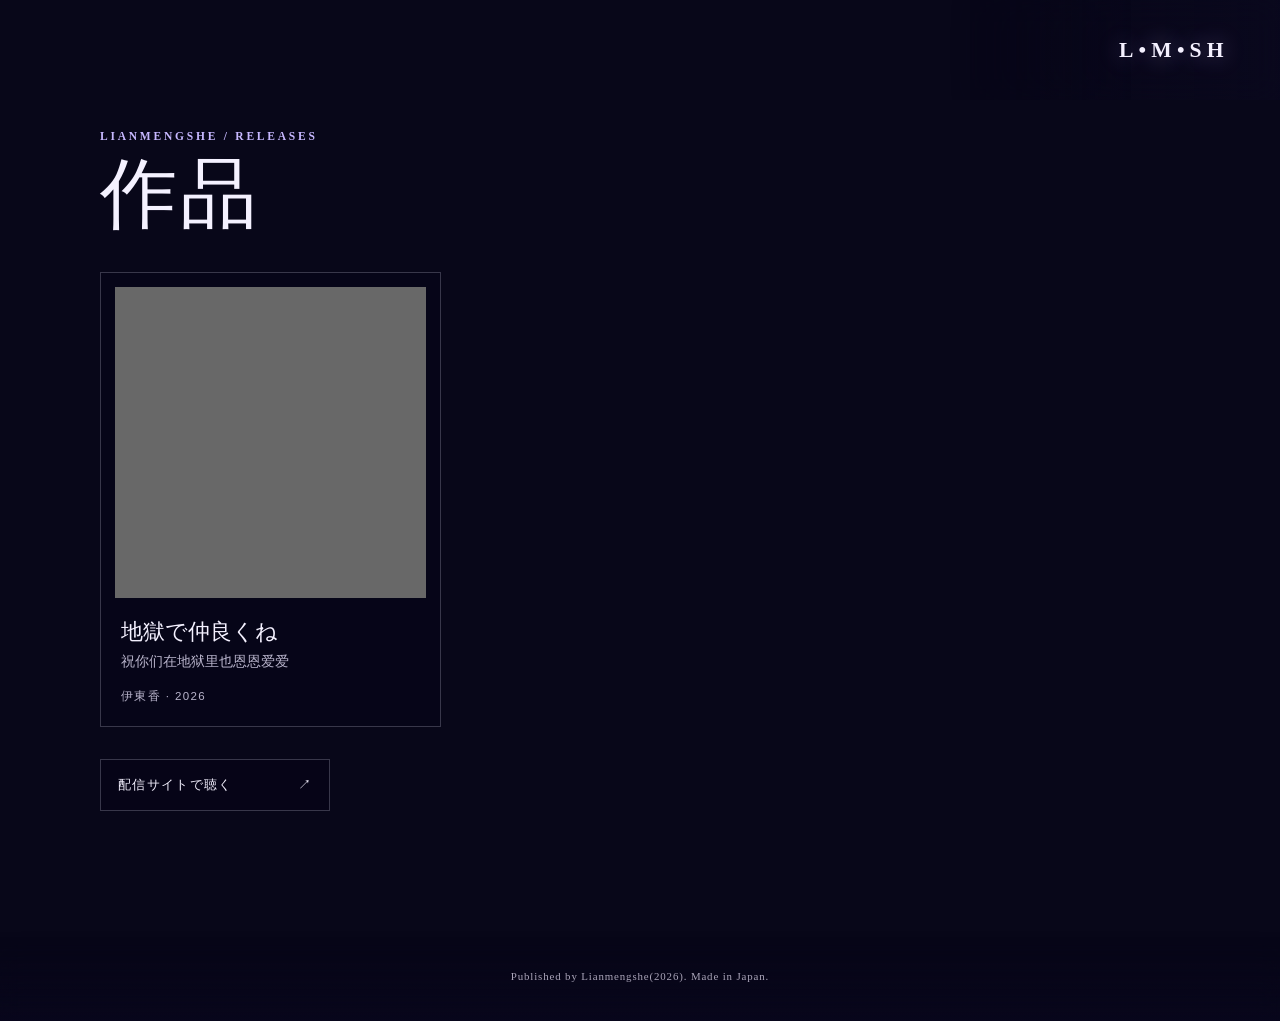
==== index.html @ 517e6fa7 "Add files via upload Initial website" ====
<!doctype html>
<html lang="ja">
<head>
  <meta charset="utf-8">
  <meta name="viewport" content="width=device-width, initial-scale=1">
  <meta name="description" content="Lianmengshe 音楽レーベル公式サイト">
  <title>Lianmengshe</title>
  <link rel="stylesheet" href="assets/css/style.css">
  <script src="assets/js/main.js" defer></script>
</head>
<body class="home" data-bg="assets/images/jigokudenakayokune.png">
  <div class="background" aria-hidden="true"></div>
  <header class="site-header"><div class="header-blur" aria-hidden="true"></div><a class="logo" href="index.html" aria-label="Lianmengshe ホーム">L•M•SH</a></header>
  <main id="content" class="page page-home">
    <section class="works" aria-labelledby="works-title">
      <p class="eyebrow reveal">Lianmengshe / Releases</p>
      <h1 id="works-title" class="reveal">作品</h1>
      <div class="album-grid">
        <a class="album-card reveal" href="albums/jigoku-de-nakayoku-ne.html">
          <span class="artwork-wrap"><img src="assets/images/jigokudenakayokune.png" alt="アルバム『地獄で仲良くね』アートワーク"></span>
          <span class="album-card-copy"><strong>地獄で仲良くね</strong><span lang="zh-CN">祝你们在地狱里也恩恩爱爱</span><small>伊東香 · 2026</small></span>
        </a>
      </div>
    </section>
    <section class="links reveal" aria-label="外部リンク">
      <a class="link-button" href="https://linkco.re/DQS17h9h?lang=ja" target="_blank" rel="noopener noreferrer">配信サイトで聴く <span aria-hidden="true">↗</span></a>
    </section>
  </main>
  <footer class="site-footer"><div class="footer-blur" aria-hidden="true"></div><p>Published by Lianmengshe(2026). Made in Japan.</p></footer>
</body>
</html>
---- assets/css/style.css ----
:root{--ink:#f4f1ff;--muted:#b9b5cc;--line:rgba(238,232,255,.22);--panel:rgba(8,7,27,.72);--accent:#c7b8ff;--max:1080px;--ease:cubic-bezier(.2,.75,.25,1)}
*{box-sizing:border-box}html{background:#080719;color-scheme:dark;scroll-behavior:smooth}body{margin:0;min-width:0;overflow-x:hidden;color:var(--ink);font-family:"Hiragino Kaku Gothic ProN","Yu Gothic",Meiryo,sans-serif;line-height:1.8;background:#080719}a{color:inherit}button{font:inherit}.background{position:fixed;inset:-12px;z-index:-2;background-color:#171621;background-position:center;background-size:cover;transform:scale(1.02);filter:brightness(var(--bg-brightness,1)) blur(var(--bg-blur,0px));will-change:filter}.background::after{content:"";position:absolute;inset:0;background:linear-gradient(180deg,rgba(4,3,20,.1),rgba(4,3,20,.48) 48%,rgba(4,3,20,.93))}.site-header{position:fixed;top:0;right:0;z-index:20;height:100px;width:min(330px,65vw);display:flex;align-items:center;justify-content:flex-end;padding-right:clamp(20px,4vw,58px)}.header-blur{position:absolute;inset:0;background:linear-gradient(270deg,rgba(11,9,32,.58),rgba(11,9,32,0));backdrop-filter:blur(15px);-webkit-backdrop-filter:blur(15px);mask-image:linear-gradient(270deg,#000 45%,transparent);-webkit-mask-image:linear-gradient(270deg,#000 45%,transparent);pointer-events:none}.logo{position:relative;text-decoration:none;font-family:Georgia,"Times New Roman",serif;font-size:clamp(1rem,2vw,1.35rem);font-weight:600;letter-spacing:.24em;text-shadow:0 0 22px rgba(199,184,255,.45)}.page{width:min(var(--max),calc(100% - 64px));margin:0 auto;padding:128px 0 120px;opacity:0;animation:pageIn .4s ease forwards}.page-home{min-height:calc(100vh - 70px);display:flex;flex-direction:column;justify-content:center}.eyebrow{margin:0 0 10px;color:var(--accent);font:600 .72rem/1.5 Georgia,serif;letter-spacing:.24em;text-transform:uppercase}.works h1,.section-heading h2{margin:0 0 36px;font:400 clamp(2.2rem,6vw,4.8rem)/1.05 Georgia,"Yu Mincho",serif;letter-spacing:.04em}.album-grid{display:grid;grid-template-columns:repeat(auto-fill,minmax(min(100%,290px),1fr));gap:28px}.album-card{display:block;max-width:430px;padding:14px;text-decoration:none;border:1px solid var(--line);background:rgba(6,5,24,.55);backdrop-filter:blur(12px);transition:transform .28s var(--ease),border-color .28s,box-shadow .28s}.album-card:hover,.album-card:focus-visible,.link-button:hover,.link-button:focus-visible,.track-toggle:hover,.track-toggle:focus-visible{transform:scale(1.02);border-color:rgba(210,198,255,.72);box-shadow:0 0 28px rgba(126,105,215,.22)}.artwork-wrap{display:block;aspect-ratio:1;background:#686868;overflow:hidden}.artwork-wrap img{display:block;width:100%;height:100%;object-fit:cover}.artwork-wrap.image-missing img{display:none}.album-card-copy{display:grid;padding:18px 6px 6px}.album-card-copy strong{font:400 1.35rem/1.5 Georgia,"Yu Mincho",serif}.album-card-copy span{color:var(--muted);font-size:.87rem}.album-card-copy small{margin-top:12px;color:var(--muted);font-size:.72rem;letter-spacing:.12em}.links{margin-top:32px}.link-button{display:inline-flex;align-items:center;justify-content:space-between;gap:40px;min-width:230px;padding:13px 17px;text-decoration:none;border:1px solid var(--line);background:rgba(6,5,24,.58);font-size:.82rem;letter-spacing:.1em;backdrop-filter:blur(10px);transition:transform .28s var(--ease),border-color .28s,box-shadow .28s}.album-hero{text-align:center;max-width:700px;margin:0 auto 115px}.hero-artwork{width:min(470px,72vw);margin:0 auto 42px;box-shadow:0 35px 85px rgba(0,0,0,.42)}.album-hero h1{margin:0;font:400 clamp(2rem,5vw,4rem)/1.28 Georgia,"Yu Mincho",serif;letter-spacing:.06em}.translated-title{margin:10px 0 22px;color:#d0cada;font-size:clamp(.9rem,2vw,1.12rem);letter-spacing:.06em}.album-meta{display:flex;justify-content:center;gap:30px;margin:0 0 28px;color:var(--muted);font-size:.84rem;letter-spacing:.1em}.track-section{max-width:900px;margin:0 auto}.section-heading{margin-bottom:24px}.section-heading h2{margin-bottom:0}.track-list{border-top:1px solid var(--line)}.track{border-bottom:1px solid var(--line)}.track-toggle,.track-static{width:100%;min-height:92px;display:grid;grid-template-columns:42px 1fr auto 24px;align-items:center;gap:18px;padding:16px 18px;color:var(--ink);text-align:left;border:1px solid transparent;background:rgba(7,6,25,.44)}.track-toggle{cursor:pointer;transition:transform .28s var(--ease),border-color .28s,box-shadow .28s,background .28s}.track-toggle[aria-expanded=true]{background:rgba(25,20,57,.75);border-color:rgba(199,184,255,.36)}.track-no,.track-time{color:var(--muted);font:400 .76rem/1.2 Georgia,serif;letter-spacing:.08em}.track-name{display:grid}.track-name strong{font:400 clamp(1rem,2vw,1.18rem)/1.5 Georgia,"Yu Mincho",serif}.track-name small{color:var(--muted);font-size:.78rem}.track-name em{margin-left:10px;padding:2px 7px;border:1px solid var(--line);font-size:.58rem;font-style:normal;letter-spacing:.08em}.track-icon{position:relative;width:14px;height:14px}.track-toggle .track-icon::before,.track-toggle .track-icon::after{content:"";position:absolute;top:6px;left:1px;width:12px;height:1px;background:currentColor;transition:transform .28s}.track-toggle .track-icon::after{transform:rotate(90deg)}.track-toggle[aria-expanded=true] .track-icon::after{transform:rotate(0)}.track-disabled{color:var(--muted)}.track-static{cursor:default}.lyrics{overflow:hidden;background:var(--panel)}.lyrics-inner{padding:38px clamp(24px,8vw,82px) 64px}.created{margin:0 0 28px;color:#817d91;font-size:.7rem;letter-spacing:.08em}.lyric-ja,.lyric-zh{max-width:650px}.lyric-ja{font-size:1rem;line-height:2}.lyric-zh{margin-top:48px;padding-top:40px;border-top:1px solid var(--line);color:#d0ccda;font-size:.91rem;line-height:2}.lyric-ja p,.lyric-zh p{margin:0 0 2em}.site-footer{position:relative;min-height:90px;display:flex;align-items:center;justify-content:center;padding:30px 20px;overflow:hidden}.footer-blur{position:absolute;inset:0;background:linear-gradient(0deg,rgba(9,7,29,.82),rgba(9,7,29,0));backdrop-filter:blur(12px);-webkit-backdrop-filter:blur(12px);mask-image:linear-gradient(0deg,#000,transparent);-webkit-mask-image:linear-gradient(0deg,#000,transparent);pointer-events:none}.site-footer p{position:relative;margin:0;color:#aaa5b9;text-align:center;font:400 .68rem/1.5 Georgia,serif;letter-spacing:.08em}.reveal{opacity:0;transform:translateY(12px);transition:opacity .5s ease,transform .5s var(--ease)}.reveal.is-visible{opacity:1;transform:none}.is-leaving .page{animation:pageOut .3s ease forwards}@keyframes pageIn{to{opacity:1}}@keyframes pageOut{to{opacity:0}}
@media(max-width:768px){.site-header{height:78px;padding-right:20px}.page{width:calc(100% - 36px);padding:100px 0 88px}.page-home{min-height:calc(100svh - 70px)}.works h1,.section-heading h2{margin-bottom:25px}.album-grid{grid-template-columns:1fr}.album-card{max-width:none;padding:10px}.album-card-copy{padding:14px 4px 4px}.links{margin-top:22px}.link-button{width:100%}.album-hero{margin-bottom:80px}.hero-artwork{width:min(82vw,420px);margin-bottom:30px}.album-meta{gap:18px}.track-toggle,.track-static{grid-template-columns:28px 1fr auto 18px;gap:9px;min-height:82px;padding:12px 8px}.track-name strong{font-size:.98rem}.track-name small{font-size:.72rem}.lyrics-inner{padding:30px 18px 48px}.lyric-ja{font-size:.98rem;line-height:2.05}.lyric-zh{font-size:.88rem;line-height:2.05;margin-top:38px;padding-top:32px}}
@media(prefers-reduced-motion:reduce){html{scroll-behavior:auto}.page{animation:none;opacity:1}.reveal{opacity:1;transform:none;transition:none}.album-card,.link-button,.track-toggle,.track-icon::after{transition:none}.is-leaving .page{animation:none}}
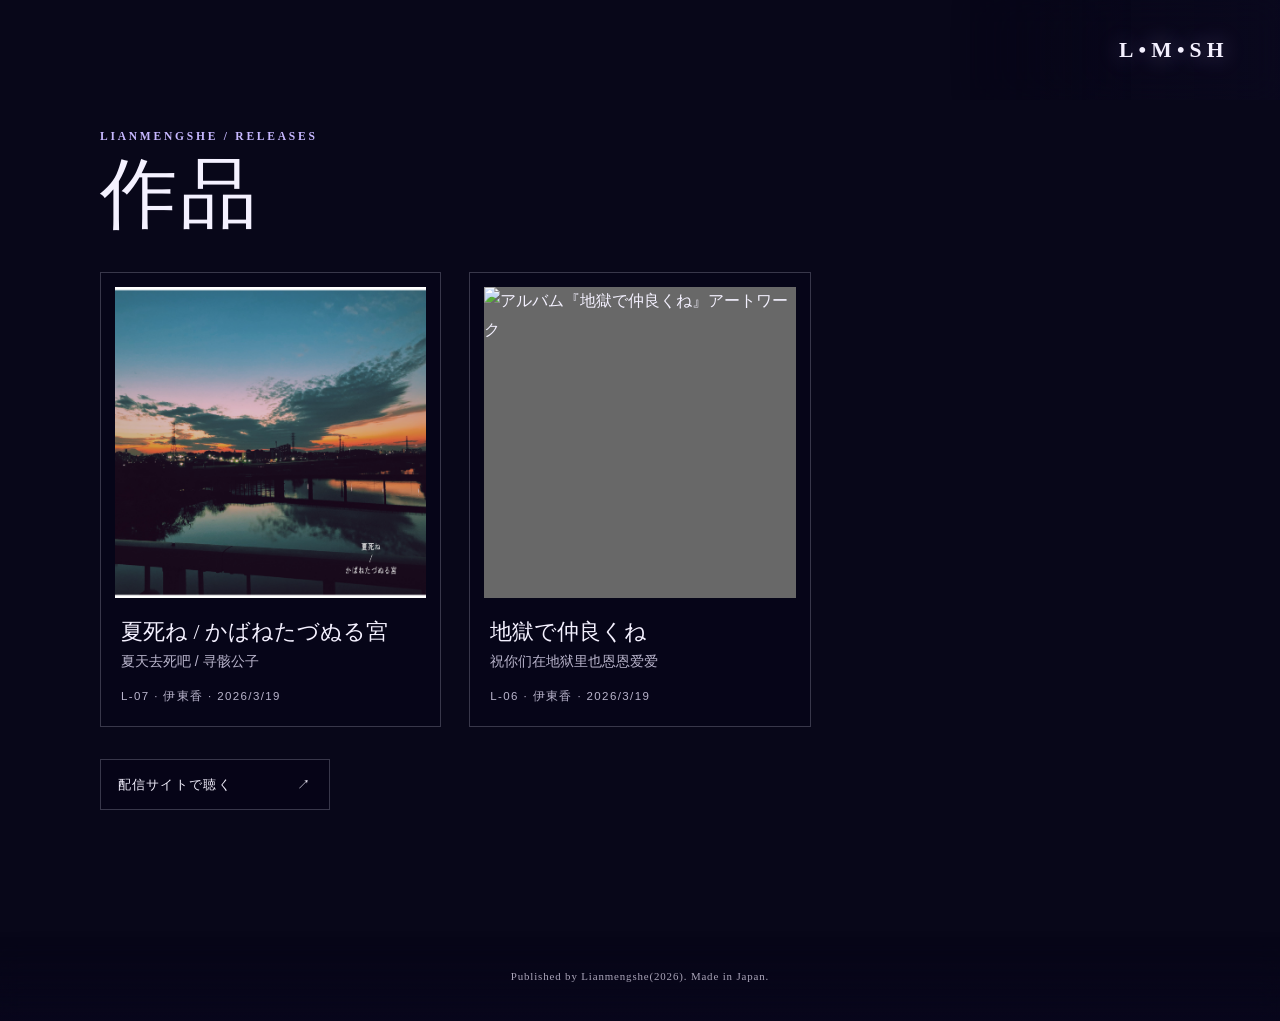
==== commit 3ce7d19d: "Update website" ====
--- a/index.html
+++ b/index.html
@@ -16,9 +16,13 @@
       <p class="eyebrow reveal">Lianmengshe / Releases</p>
       <h1 id="works-title" class="reveal">作品</h1>
       <div class="album-grid">
+        <a class="album-card reveal" href="albums/natsushine-kabane-tazunuru-miya.html">
+          <span class="artwork-wrap"><img src="assets/images/natsusine_kabanetadunurumiya.png" alt="アルバム『夏死ね / かばねたづぬる宮』アートワーク"></span>
+          <span class="album-card-copy"><strong>夏死ね / かばねたづぬる宮</strong><span lang="zh-CN">夏天去死吧 / 寻骸公子</span><small>L-07 · 伊東香 · 2026/3/19</small></span>
+        </a>
         <a class="album-card reveal" href="albums/jigoku-de-nakayoku-ne.html">
           <span class="artwork-wrap"><img src="assets/images/jigokudenakayokune.png" alt="アルバム『地獄で仲良くね』アートワーク"></span>
-          <span class="album-card-copy"><strong>地獄で仲良くね</strong><span lang="zh-CN">祝你们在地狱里也恩恩爱爱</span><small>伊東香 · 2026</small></span>
+          <span class="album-card-copy"><strong>地獄で仲良くね</strong><span lang="zh-CN">祝你们在地狱里也恩恩爱爱</span><small>L-06 · 伊東香 · 2026/3/19</small></span>
         </a>
       </div>
     </section>
--- a/assets/css/style.css
+++ b/assets/css/style.css
@@ -1,4 +1,96 @@
 :root{--ink:#f4f1ff;--muted:#b9b5cc;--line:rgba(238,232,255,.22);--panel:rgba(8,7,27,.72);--accent:#c7b8ff;--max:1080px;--ease:cubic-bezier(.2,.75,.25,1)}
-*{box-sizing:border-box}html{background:#080719;color-scheme:dark;scroll-behavior:smooth}body{margin:0;min-width:0;overflow-x:hidden;color:var(--ink);font-family:"Hiragino Kaku Gothic ProN","Yu Gothic",Meiryo,sans-serif;line-height:1.8;background:#080719}a{color:inherit}button{font:inherit}.background{position:fixed;inset:-12px;z-index:-2;background-color:#171621;background-position:center;background-size:cover;transform:scale(1.02);filter:brightness(var(--bg-brightness,1)) blur(var(--bg-blur,0px));will-change:filter}.background::after{content:"";position:absolute;inset:0;background:linear-gradient(180deg,rgba(4,3,20,.1),rgba(4,3,20,.48) 48%,rgba(4,3,20,.93))}.site-header{position:fixed;top:0;right:0;z-index:20;height:100px;width:min(330px,65vw);display:flex;align-items:center;justify-content:flex-end;padding-right:clamp(20px,4vw,58px)}.header-blur{position:absolute;inset:0;background:linear-gradient(270deg,rgba(11,9,32,.58),rgba(11,9,32,0));backdrop-filter:blur(15px);-webkit-backdrop-filter:blur(15px);mask-image:linear-gradient(270deg,#000 45%,transparent);-webkit-mask-image:linear-gradient(270deg,#000 45%,transparent);pointer-events:none}.logo{position:relative;text-decoration:none;font-family:Georgia,"Times New Roman",serif;font-size:clamp(1rem,2vw,1.35rem);font-weight:600;letter-spacing:.24em;text-shadow:0 0 22px rgba(199,184,255,.45)}.page{width:min(var(--max),calc(100% - 64px));margin:0 auto;padding:128px 0 120px;opacity:0;animation:pageIn .4s ease forwards}.page-home{min-height:calc(100vh - 70px);display:flex;flex-direction:column;justify-content:center}.eyebrow{margin:0 0 10px;color:var(--accent);font:600 .72rem/1.5 Georgia,serif;letter-spacing:.24em;text-transform:uppercase}.works h1,.section-heading h2{margin:0 0 36px;font:400 clamp(2.2rem,6vw,4.8rem)/1.05 Georgia,"Yu Mincho",serif;letter-spacing:.04em}.album-grid{display:grid;grid-template-columns:repeat(auto-fill,minmax(min(100%,290px),1fr));gap:28px}.album-card{display:block;max-width:430px;padding:14px;text-decoration:none;border:1px solid var(--line);background:rgba(6,5,24,.55);backdrop-filter:blur(12px);transition:transform .28s var(--ease),border-color .28s,box-shadow .28s}.album-card:hover,.album-card:focus-visible,.link-button:hover,.link-button:focus-visible,.track-toggle:hover,.track-toggle:focus-visible{transform:scale(1.02);border-color:rgba(210,198,255,.72);box-shadow:0 0 28px rgba(126,105,215,.22)}.artwork-wrap{display:block;aspect-ratio:1;background:#686868;overflow:hidden}.artwork-wrap img{display:block;width:100%;height:100%;object-fit:cover}.artwork-wrap.image-missing img{display:none}.album-card-copy{display:grid;padding:18px 6px 6px}.album-card-copy strong{font:400 1.35rem/1.5 Georgia,"Yu Mincho",serif}.album-card-copy span{color:var(--muted);font-size:.87rem}.album-card-copy small{margin-top:12px;color:var(--muted);font-size:.72rem;letter-spacing:.12em}.links{margin-top:32px}.link-button{display:inline-flex;align-items:center;justify-content:space-between;gap:40px;min-width:230px;padding:13px 17px;text-decoration:none;border:1px solid var(--line);background:rgba(6,5,24,.58);font-size:.82rem;letter-spacing:.1em;backdrop-filter:blur(10px);transition:transform .28s var(--ease),border-color .28s,box-shadow .28s}.album-hero{text-align:center;max-width:700px;margin:0 auto 115px}.hero-artwork{width:min(470px,72vw);margin:0 auto 42px;box-shadow:0 35px 85px rgba(0,0,0,.42)}.album-hero h1{margin:0;font:400 clamp(2rem,5vw,4rem)/1.28 Georgia,"Yu Mincho",serif;letter-spacing:.06em}.translated-title{margin:10px 0 22px;color:#d0cada;font-size:clamp(.9rem,2vw,1.12rem);letter-spacing:.06em}.album-meta{display:flex;justify-content:center;gap:30px;margin:0 0 28px;color:var(--muted);font-size:.84rem;letter-spacing:.1em}.track-section{max-width:900px;margin:0 auto}.section-heading{margin-bottom:24px}.section-heading h2{margin-bottom:0}.track-list{border-top:1px solid var(--line)}.track{border-bottom:1px solid var(--line)}.track-toggle,.track-static{width:100%;min-height:92px;display:grid;grid-template-columns:42px 1fr auto 24px;align-items:center;gap:18px;padding:16px 18px;color:var(--ink);text-align:left;border:1px solid transparent;background:rgba(7,6,25,.44)}.track-toggle{cursor:pointer;transition:transform .28s var(--ease),border-color .28s,box-shadow .28s,background .28s}.track-toggle[aria-expanded=true]{background:rgba(25,20,57,.75);border-color:rgba(199,184,255,.36)}.track-no,.track-time{color:var(--muted);font:400 .76rem/1.2 Georgia,serif;letter-spacing:.08em}.track-name{display:grid}.track-name strong{font:400 clamp(1rem,2vw,1.18rem)/1.5 Georgia,"Yu Mincho",serif}.track-name small{color:var(--muted);font-size:.78rem}.track-name em{margin-left:10px;padding:2px 7px;border:1px solid var(--line);font-size:.58rem;font-style:normal;letter-spacing:.08em}.track-icon{position:relative;width:14px;height:14px}.track-toggle .track-icon::before,.track-toggle .track-icon::after{content:"";position:absolute;top:6px;left:1px;width:12px;height:1px;background:currentColor;transition:transform .28s}.track-toggle .track-icon::after{transform:rotate(90deg)}.track-toggle[aria-expanded=true] .track-icon::after{transform:rotate(0)}.track-disabled{color:var(--muted)}.track-static{cursor:default}.lyrics{overflow:hidden;background:var(--panel)}.lyrics-inner{padding:38px clamp(24px,8vw,82px) 64px}.created{margin:0 0 28px;color:#817d91;font-size:.7rem;letter-spacing:.08em}.lyric-ja,.lyric-zh{max-width:650px}.lyric-ja{font-size:1rem;line-height:2}.lyric-zh{margin-top:48px;padding-top:40px;border-top:1px solid var(--line);color:#d0ccda;font-size:.91rem;line-height:2}.lyric-ja p,.lyric-zh p{margin:0 0 2em}.site-footer{position:relative;min-height:90px;display:flex;align-items:center;justify-content:center;padding:30px 20px;overflow:hidden}.footer-blur{position:absolute;inset:0;background:linear-gradient(0deg,rgba(9,7,29,.82),rgba(9,7,29,0));backdrop-filter:blur(12px);-webkit-backdrop-filter:blur(12px);mask-image:linear-gradient(0deg,#000,transparent);-webkit-mask-image:linear-gradient(0deg,#000,transparent);pointer-events:none}.site-footer p{position:relative;margin:0;color:#aaa5b9;text-align:center;font:400 .68rem/1.5 Georgia,serif;letter-spacing:.08em}.reveal{opacity:0;transform:translateY(12px);transition:opacity .5s ease,transform .5s var(--ease)}.reveal.is-visible{opacity:1;transform:none}.is-leaving .page{animation:pageOut .3s ease forwards}@keyframes pageIn{to{opacity:1}}@keyframes pageOut{to{opacity:0}}
-@media(max-width:768px){.site-header{height:78px;padding-right:20px}.page{width:calc(100% - 36px);padding:100px 0 88px}.page-home{min-height:calc(100svh - 70px)}.works h1,.section-heading h2{margin-bottom:25px}.album-grid{grid-template-columns:1fr}.album-card{max-width:none;padding:10px}.album-card-copy{padding:14px 4px 4px}.links{margin-top:22px}.link-button{width:100%}.album-hero{margin-bottom:80px}.hero-artwork{width:min(82vw,420px);margin-bottom:30px}.album-meta{gap:18px}.track-toggle,.track-static{grid-template-columns:28px 1fr auto 18px;gap:9px;min-height:82px;padding:12px 8px}.track-name strong{font-size:.98rem}.track-name small{font-size:.72rem}.lyrics-inner{padding:30px 18px 48px}.lyric-ja{font-size:.98rem;line-height:2.05}.lyric-zh{font-size:.88rem;line-height:2.05;margin-top:38px;padding-top:32px}}
-@media(prefers-reduced-motion:reduce){html{scroll-behavior:auto}.page{animation:none;opacity:1}.reveal{opacity:1;transform:none;transition:none}.album-card,.link-button,.track-toggle,.track-icon::after{transition:none}.is-leaving .page{animation:none}}
+
+*{box-sizing:border-box}
+html{background:#080719;color-scheme:dark;scroll-behavior:smooth}
+body{margin:0;min-width:0;overflow-x:hidden;color:var(--ink);font-family:"Hiragino Kaku Gothic ProN","Yu Gothic",Meiryo,sans-serif;line-height:1.8;background:#080719}
+a{color:inherit}
+button{font:inherit}
+.background{position:fixed;inset:-64px;z-index:-2;background-color:#171621;background-position:center;background-size:cover;transform:scale(1.08);filter:blur(32px);will-change:transform}
+.background::after{content:"";position:absolute;inset:0;background:rgba(0,0,0,.56)}
+.site-header{position:fixed;top:0;right:0;z-index:20;height:100px;width:min(330px,65vw);display:flex;align-items:center;justify-content:flex-end;padding-right:clamp(20px,4vw,58px)}
+.header-blur{position:absolute;inset:0;background:linear-gradient(270deg,rgba(11,9,32,.58),rgba(11,9,32,0));backdrop-filter:blur(15px);-webkit-backdrop-filter:blur(15px);mask-image:linear-gradient(270deg,#000 45%,transparent);-webkit-mask-image:linear-gradient(270deg,#000 45%,transparent);pointer-events:none}
+.logo{position:relative;text-decoration:none;font-family:Georgia,"Times New Roman",serif;font-size:clamp(1rem,2vw,1.35rem);font-weight:600;letter-spacing:.24em;text-shadow:0 0 22px rgba(199,184,255,.45)}
+.page{width:min(var(--max),calc(100% - 64px));margin:0 auto;padding:128px 0 120px;opacity:0;animation:pageIn .4s ease forwards}
+.page-home{min-height:calc(100vh - 70px);display:flex;flex-direction:column;justify-content:center}
+.eyebrow{margin:0 0 10px;color:var(--accent);font:600 .72rem/1.5 Georgia,serif;letter-spacing:.24em;text-transform:uppercase}
+.works h1,.section-heading h2{margin:0 0 36px;font:400 clamp(2.2rem,6vw,4.8rem)/1.05 Georgia,"Yu Mincho",serif;letter-spacing:.04em}
+.album-grid{display:grid;grid-template-columns:repeat(auto-fill,minmax(min(100%,290px),1fr));gap:28px}
+.album-card{display:block;max-width:430px;padding:14px;text-decoration:none;border:1px solid var(--line);background:rgba(6,5,24,.55);backdrop-filter:blur(12px);transition:transform .28s var(--ease),border-color .28s,box-shadow .28s}
+.album-card:hover,.album-card:focus-visible,.link-button:hover,.link-button:focus-visible,.track-toggle:hover,.track-toggle:focus-visible{transform:scale(1.02);border-color:rgba(210,198,255,.72);box-shadow:0 0 28px rgba(126,105,215,.22)}
+.artwork-wrap{display:block;aspect-ratio:1;background:#686868;overflow:hidden}
+.artwork-wrap img{display:block;width:100%;height:100%;object-fit:cover}
+.artwork-wrap.image-missing img{display:none}
+.album-card-copy{display:grid;padding:18px 6px 6px}
+.album-card-copy strong{font:400 1.35rem/1.5 Georgia,"Yu Mincho",serif}
+.album-card-copy span{color:var(--muted);font-size:.87rem}
+.album-card-copy small{margin-top:12px;color:var(--muted);font-size:.72rem;letter-spacing:.12em}
+.links{margin-top:32px}
+.link-button{display:inline-flex;align-items:center;justify-content:space-between;gap:40px;min-width:230px;padding:13px 17px;text-decoration:none;border:1px solid var(--line);background:rgba(6,5,24,.58);font-size:.82rem;letter-spacing:.1em;backdrop-filter:blur(10px);transition:transform .28s var(--ease),border-color .28s,box-shadow .28s}
+.album-hero{text-align:center;max-width:700px;margin:0 auto 115px}
+.hero-artwork{width:min(470px,72vw);margin:0 auto 42px;box-shadow:0 35px 85px rgba(0,0,0,.42)}
+.album-hero h1{margin:0;font:400 clamp(2rem,5vw,4rem)/1.28 Georgia,"Yu Mincho",serif;letter-spacing:.06em}
+.translated-title{margin:10px 0 22px;color:#d0cada;font-size:clamp(.9rem,2vw,1.12rem);letter-spacing:.06em}
+.album-meta{display:flex;justify-content:center;gap:30px;margin:0 0 28px;color:var(--muted);font-size:.84rem;letter-spacing:.1em}
+.track-section{max-width:900px;margin:0 auto}
+.section-heading{margin-bottom:24px}
+.section-heading h2{margin-bottom:0}
+.track-list{border-top:1px solid var(--line)}
+.track{border-bottom:1px solid var(--line)}
+.track-toggle,.track-static{width:100%;min-height:92px;display:grid;grid-template-columns:42px 1fr auto 24px;align-items:center;gap:18px;padding:16px 18px;color:var(--ink);text-align:left;border:1px solid transparent;background:rgba(7,6,25,.44)}
+.track-toggle{cursor:pointer;transition:transform .28s var(--ease),border-color .28s,box-shadow .28s,background .28s}
+.track-toggle[aria-expanded=true]{background:rgba(25,20,57,.75);border-color:rgba(199,184,255,.36)}
+.track-no,.track-time{color:var(--muted);font:400 .76rem/1.2 Georgia,serif;letter-spacing:.08em}
+.track-name{display:grid}
+.track-name strong{font:400 clamp(1rem,2vw,1.18rem)/1.5 Georgia,"Yu Mincho",serif}
+.track-name small{color:var(--muted);font-size:.78rem}
+.track-name em{margin-left:10px;padding:2px 7px;border:1px solid var(--line);font-size:.58rem;font-style:normal;letter-spacing:.08em}
+.track-icon{position:relative;width:14px;height:14px}
+.track-toggle .track-icon::before,.track-toggle .track-icon::after{content:"";position:absolute;top:6px;left:1px;width:12px;height:1px;background:currentColor;transition:transform .28s}
+.track-toggle .track-icon::after{transform:rotate(90deg)}
+.track-toggle[aria-expanded=true] .track-icon::after{transform:rotate(0)}
+.track-disabled{color:var(--muted)}
+.track-static{cursor:default}
+.lyrics{overflow:hidden;background:var(--panel)}
+.lyrics-inner{padding:38px clamp(24px,8vw,82px) 64px}
+.created{margin:0 0 28px;color:#817d91;font-size:.7rem;letter-spacing:.08em}
+.lyric-ja,.lyric-zh{max-width:650px}
+.lyric-ja{font-size:1rem;line-height:2}
+.lyric-zh{margin-top:48px;padding-top:40px;border-top:1px solid var(--line);color:#d0ccda;font-size:.91rem;line-height:2}
+.lyric-ja p,.lyric-zh p{margin:0 0 2em}
+.site-footer{position:relative;min-height:90px;display:flex;align-items:center;justify-content:center;padding:30px 20px;overflow:hidden}
+.footer-blur{position:absolute;inset:0;background:linear-gradient(0deg,rgba(9,7,29,.82),rgba(9,7,29,0));backdrop-filter:blur(12px);-webkit-backdrop-filter:blur(12px);mask-image:linear-gradient(0deg,#000,transparent);-webkit-mask-image:linear-gradient(0deg,#000,transparent);pointer-events:none}
+.site-footer p{position:relative;margin:0;color:#aaa5b9;text-align:center;font:400 .68rem/1.5 Georgia,serif;letter-spacing:.08em}
+.reveal{opacity:0;transform:translateY(12px);transition:opacity .5s ease,transform .5s var(--ease)}
+.reveal.is-visible{opacity:1;transform:none}
+.is-leaving .page{animation:pageOut .3s ease forwards}
+@keyframes pageIn{to{opacity:1}
+}
+@keyframes pageOut{to{opacity:0}
+}
+
+@media(max-width:768px){.site-header{height:78px;padding-right:20px}
+.page{width:calc(100% - 36px);padding:100px 0 88px}
+.page-home{min-height:calc(100svh - 70px)}
+.works h1,.section-heading h2{margin-bottom:25px}
+.album-grid{grid-template-columns:1fr}
+.album-card{max-width:none;padding:10px}
+.album-card-copy{padding:14px 4px 4px}
+.links{margin-top:22px}
+.link-button{width:100%}
+.album-hero{margin-bottom:80px}
+.hero-artwork{width:min(82vw,420px);margin-bottom:30px}
+.album-meta{gap:18px}
+.track-toggle,.track-static{grid-template-columns:28px 1fr auto 18px;gap:9px;min-height:82px;padding:12px 8px}
+.track-name strong{font-size:.98rem}
+.track-name small{font-size:.72rem}
+.lyrics-inner{padding:30px 18px 48px}
+.lyric-ja{font-size:.98rem;line-height:2.05}
+.lyric-zh{font-size:.88rem;line-height:2.05;margin-top:38px;padding-top:32px}
+}
+
+@media(prefers-reduced-motion:reduce){html{scroll-behavior:auto}
+.page{animation:none;opacity:1}
+.reveal{opacity:1;transform:none;transition:none}
+.album-card,.link-button,.track-toggle,.track-icon::after{transition:none}
+.is-leaving .page{animation:none}
+}
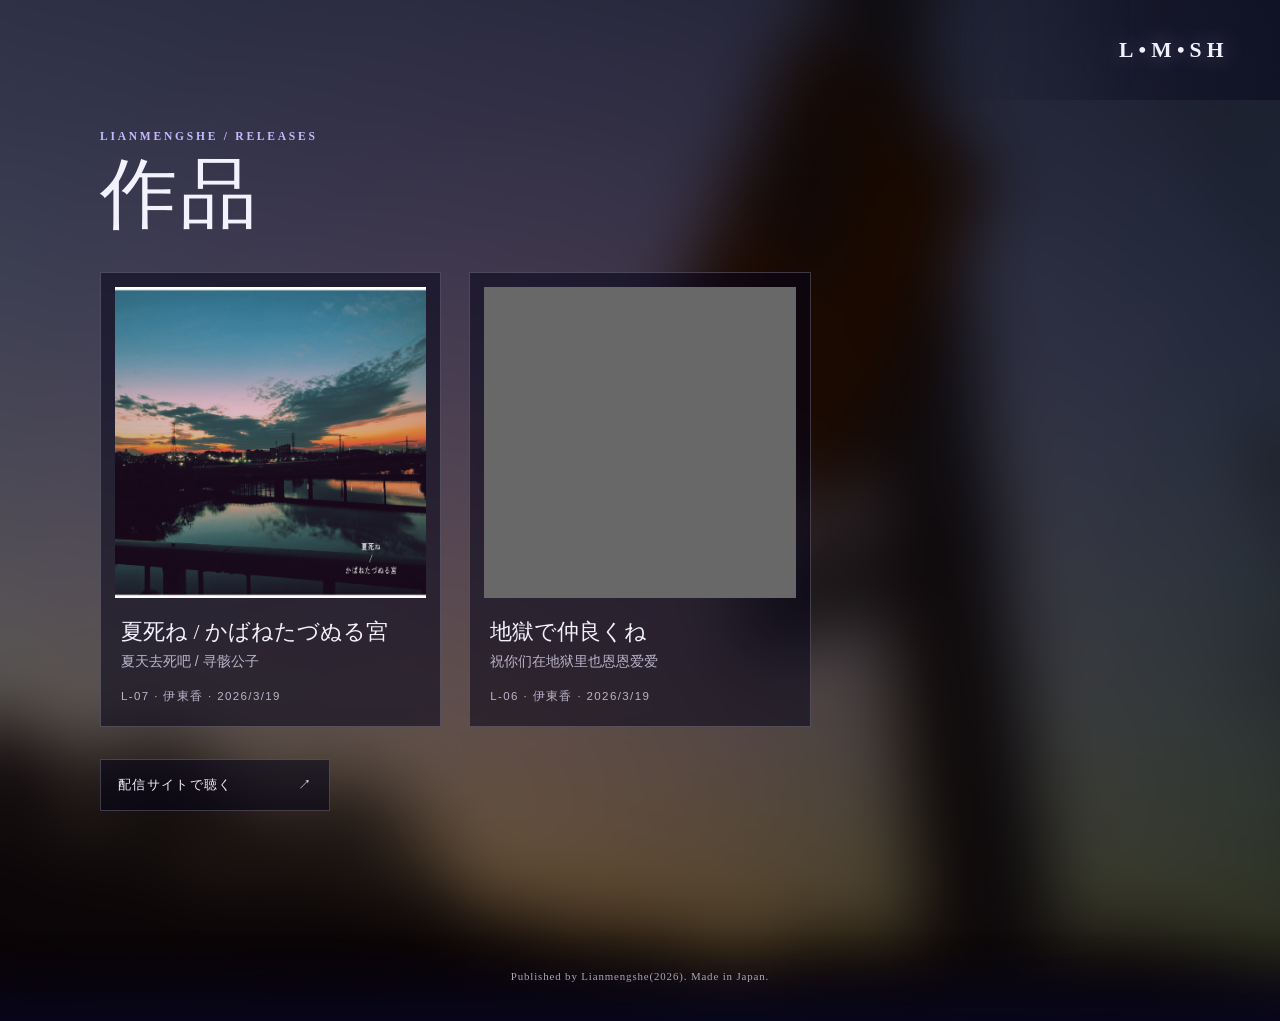
==== commit 6d951191: "test" ====
--- a/index.html
+++ b/index.html
@@ -8,7 +8,7 @@
   <link rel="stylesheet" href="assets/css/style.css">
   <script src="assets/js/main.js" defer></script>
 </head>
-<body class="home" data-bg="assets/images/jigokudenakayokune.png">
+<body class="home" data-bg="assets/images/top-background.jpg">
   <div class="background" aria-hidden="true"></div>
   <header class="site-header"><div class="header-blur" aria-hidden="true"></div><a class="logo" href="index.html" aria-label="Lianmengshe ホーム">L•M•SH</a></header>
   <main id="content" class="page page-home">
--- a/assets/css/style.css
+++ b/assets/css/style.css
@@ -1,22 +1,24 @@
-:root{--ink:#f4f1ff;--muted:#b9b5cc;--line:rgba(238,232,255,.22);--panel:rgba(8,7,27,.72);--accent:#c7b8ff;--max:1080px;--ease:cubic-bezier(.2,.75,.25,1)}
+:root{--ink:#f4f1ff;--muted:#b9b5cc;--line:rgba(238,232,255,.22);--panel:rgba(8,7,27,.72);--accent:#c7b8ff;--glow-rgb:126,105,215;--open-bg:rgba(25,20,57,.75);--max:1080px;--ease:cubic-bezier(.2,.75,.25,1)}
+.theme-jigoku{--accent:#d2c7e5;--muted:#bdb4ce;--line:rgba(210,199,229,.27);--panel:rgba(5,6,28,.76);--glow-rgb:155,136,195;--open-bg:rgba(17,15,57,.78)}
+.theme-natsushine{--accent:#dfb3a9;--muted:#b9c8cb;--line:rgba(197,221,220,.27);--panel:rgba(6,22,27,.76);--glow-rgb:216,149,132;--open-bg:rgba(18,48,55,.78)}
 
 *{box-sizing:border-box}
 html{background:#080719;color-scheme:dark;scroll-behavior:smooth}
-body{margin:0;min-width:0;overflow-x:hidden;color:var(--ink);font-family:"Hiragino Kaku Gothic ProN","Yu Gothic",Meiryo,sans-serif;line-height:1.8;background:#080719}
+body{min-height:100vh;margin:0;min-width:0;overflow-x:hidden;color:var(--ink);font-family:"Hiragino Kaku Gothic ProN","Yu Gothic",Meiryo,sans-serif;line-height:1.8;background:transparent;isolation:isolate}
 a{color:inherit}
 button{font:inherit}
-.background{position:fixed;inset:-64px;z-index:-2;background-color:#171621;background-position:center;background-size:cover;transform:scale(1.08);filter:blur(32px);will-change:transform}
+.background{position:fixed;inset:-64px;z-index:0;pointer-events:none;background-color:#171621;background-position:center;background-size:cover;transform:scale(1.08);filter:blur(32px);will-change:transform}
 .background::after{content:"";position:absolute;inset:0;background:rgba(0,0,0,.56)}
 .site-header{position:fixed;top:0;right:0;z-index:20;height:100px;width:min(330px,65vw);display:flex;align-items:center;justify-content:flex-end;padding-right:clamp(20px,4vw,58px)}
 .header-blur{position:absolute;inset:0;background:linear-gradient(270deg,rgba(11,9,32,.58),rgba(11,9,32,0));backdrop-filter:blur(15px);-webkit-backdrop-filter:blur(15px);mask-image:linear-gradient(270deg,#000 45%,transparent);-webkit-mask-image:linear-gradient(270deg,#000 45%,transparent);pointer-events:none}
 .logo{position:relative;text-decoration:none;font-family:Georgia,"Times New Roman",serif;font-size:clamp(1rem,2vw,1.35rem);font-weight:600;letter-spacing:.24em;text-shadow:0 0 22px rgba(199,184,255,.45)}
-.page{width:min(var(--max),calc(100% - 64px));margin:0 auto;padding:128px 0 120px;opacity:0;animation:pageIn .4s ease forwards}
+.page{position:relative;z-index:1;width:min(var(--max),calc(100% - 64px));margin:0 auto;padding:128px 0 120px;opacity:0;animation:pageIn .4s ease forwards}
 .page-home{min-height:calc(100vh - 70px);display:flex;flex-direction:column;justify-content:center}
 .eyebrow{margin:0 0 10px;color:var(--accent);font:600 .72rem/1.5 Georgia,serif;letter-spacing:.24em;text-transform:uppercase}
 .works h1,.section-heading h2{margin:0 0 36px;font:400 clamp(2.2rem,6vw,4.8rem)/1.05 Georgia,"Yu Mincho",serif;letter-spacing:.04em}
 .album-grid{display:grid;grid-template-columns:repeat(auto-fill,minmax(min(100%,290px),1fr));gap:28px}
 .album-card{display:block;max-width:430px;padding:14px;text-decoration:none;border:1px solid var(--line);background:rgba(6,5,24,.55);backdrop-filter:blur(12px);transition:transform .28s var(--ease),border-color .28s,box-shadow .28s}
-.album-card:hover,.album-card:focus-visible,.link-button:hover,.link-button:focus-visible,.track-toggle:hover,.track-toggle:focus-visible{transform:scale(1.02);border-color:rgba(210,198,255,.72);box-shadow:0 0 28px rgba(126,105,215,.22)}
+.album-card:hover,.album-card:focus-visible,.link-button:hover,.link-button:focus-visible,.track-toggle:hover,.track-toggle:focus-visible{transform:scale(1.02);border-color:var(--accent);box-shadow:0 0 28px rgba(var(--glow-rgb),.24)}
 .artwork-wrap{display:block;aspect-ratio:1;background:#686868;overflow:hidden}
 .artwork-wrap img{display:block;width:100%;height:100%;object-fit:cover}
 .artwork-wrap.image-missing img{display:none}
@@ -28,17 +30,17 @@
 .link-button{display:inline-flex;align-items:center;justify-content:space-between;gap:40px;min-width:230px;padding:13px 17px;text-decoration:none;border:1px solid var(--line);background:rgba(6,5,24,.58);font-size:.82rem;letter-spacing:.1em;backdrop-filter:blur(10px);transition:transform .28s var(--ease),border-color .28s,box-shadow .28s}
 .album-hero{text-align:center;max-width:700px;margin:0 auto 115px}
 .hero-artwork{width:min(470px,72vw);margin:0 auto 42px;box-shadow:0 35px 85px rgba(0,0,0,.42)}
-.album-hero h1{margin:0;font:400 clamp(2rem,5vw,4rem)/1.28 Georgia,"Yu Mincho",serif;letter-spacing:.06em}
+.album-hero h1{margin:0;color:var(--accent);font:400 clamp(2rem,5vw,4rem)/1.28 Georgia,"Yu Mincho",serif;letter-spacing:.06em}
 .translated-title{margin:10px 0 22px;color:#d0cada;font-size:clamp(.9rem,2vw,1.12rem);letter-spacing:.06em}
 .album-meta{display:flex;justify-content:center;gap:30px;margin:0 0 28px;color:var(--muted);font-size:.84rem;letter-spacing:.1em}
 .track-section{max-width:900px;margin:0 auto}
 .section-heading{margin-bottom:24px}
-.section-heading h2{margin-bottom:0}
+.section-heading h2{margin-bottom:0;color:var(--accent)}
 .track-list{border-top:1px solid var(--line)}
 .track{border-bottom:1px solid var(--line)}
 .track-toggle,.track-static{width:100%;min-height:92px;display:grid;grid-template-columns:42px 1fr auto 24px;align-items:center;gap:18px;padding:16px 18px;color:var(--ink);text-align:left;border:1px solid transparent;background:rgba(7,6,25,.44)}
 .track-toggle{cursor:pointer;transition:transform .28s var(--ease),border-color .28s,box-shadow .28s,background .28s}
-.track-toggle[aria-expanded=true]{background:rgba(25,20,57,.75);border-color:rgba(199,184,255,.36)}
+.track-toggle[aria-expanded=true]{background:var(--open-bg);border-color:var(--accent)}
 .track-no,.track-time{color:var(--muted);font:400 .76rem/1.2 Georgia,serif;letter-spacing:.08em}
 .track-name{display:grid}
 .track-name strong{font:400 clamp(1rem,2vw,1.18rem)/1.5 Georgia,"Yu Mincho",serif}
@@ -57,7 +59,7 @@
 .lyric-ja{font-size:1rem;line-height:2}
 .lyric-zh{margin-top:48px;padding-top:40px;border-top:1px solid var(--line);color:#d0ccda;font-size:.91rem;line-height:2}
 .lyric-ja p,.lyric-zh p{margin:0 0 2em}
-.site-footer{position:relative;min-height:90px;display:flex;align-items:center;justify-content:center;padding:30px 20px;overflow:hidden}
+.site-footer{position:relative;z-index:1;min-height:90px;display:flex;align-items:center;justify-content:center;padding:30px 20px;overflow:hidden}
 .footer-blur{position:absolute;inset:0;background:linear-gradient(0deg,rgba(9,7,29,.82),rgba(9,7,29,0));backdrop-filter:blur(12px);-webkit-backdrop-filter:blur(12px);mask-image:linear-gradient(0deg,#000,transparent);-webkit-mask-image:linear-gradient(0deg,#000,transparent);pointer-events:none}
 .site-footer p{position:relative;margin:0;color:#aaa5b9;text-align:center;font:400 .68rem/1.5 Georgia,serif;letter-spacing:.08em}
 .reveal{opacity:0;transform:translateY(12px);transition:opacity .5s ease,transform .5s var(--ease)}
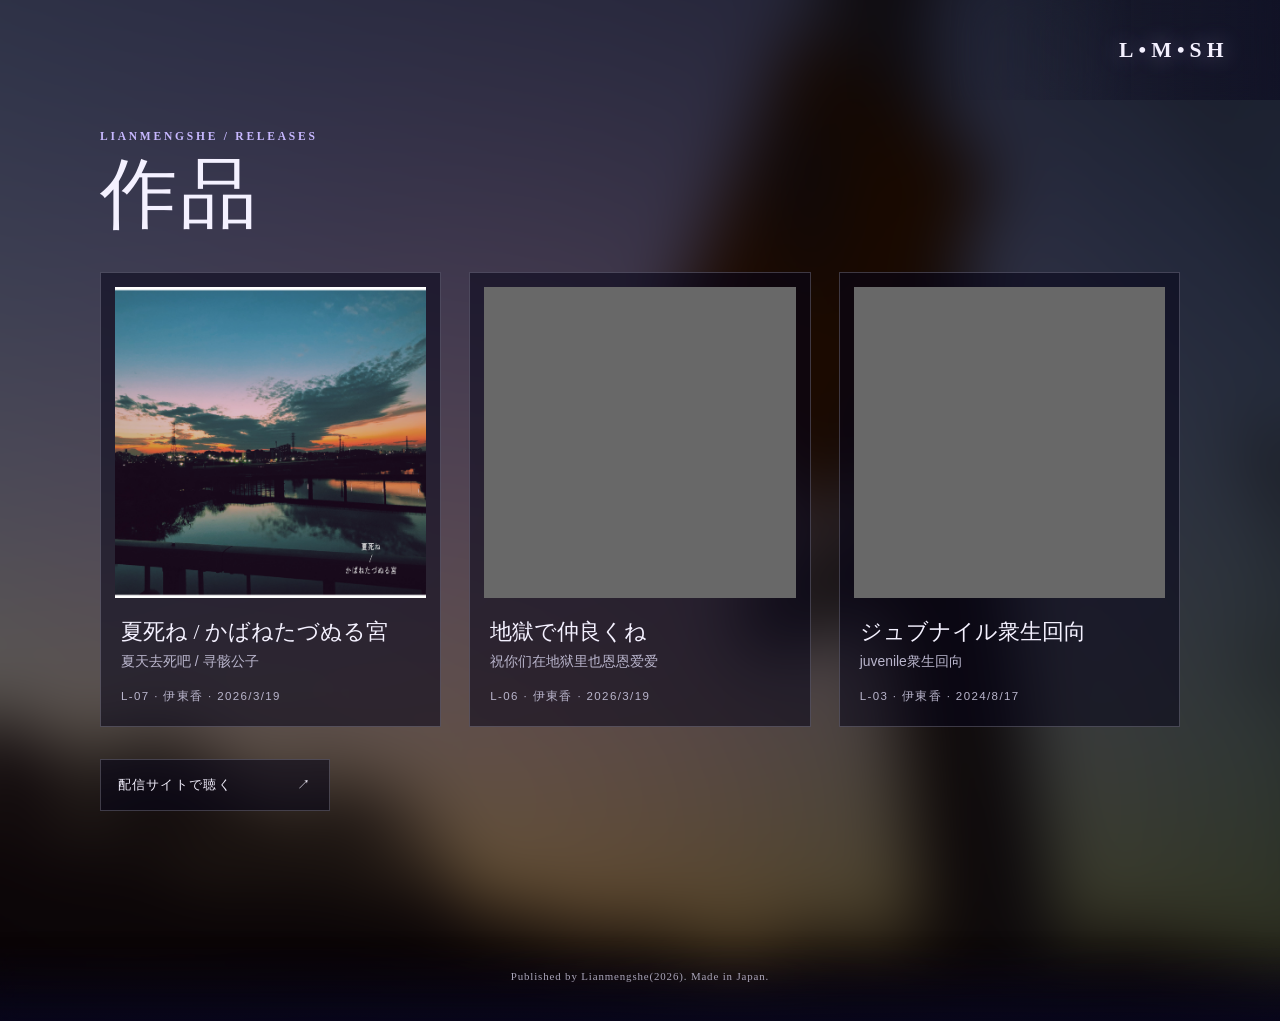
==== commit 84fae189: "ジュヴにぇ" ====
--- a/index.html
+++ b/index.html
@@ -24,6 +24,10 @@
           <span class="artwork-wrap"><img src="assets/images/jigokudenakayokune.png" alt="アルバム『地獄で仲良くね』アートワーク"></span>
           <span class="album-card-copy"><strong>地獄で仲良くね</strong><span lang="zh-CN">祝你们在地狱里也恩恩爱爱</span><small>L-06 · 伊東香 · 2026/3/19</small></span>
         </a>
+        <a class="album-card reveal" href="albums/juvenile-shujo-eko.html">
+          <span class="artwork-wrap"><img src="assets/images/juvenile-shujo-eko.png" alt="アルバム『ジュブナイル衆生回向』アートワーク"></span>
+          <span class="album-card-copy"><strong>ジュブナイル衆生回向</strong><span lang="zh-CN">juvenile衆生回向</span><small>L-03 · 伊東香 · 2024/8/17</small></span>
+        </a>
       </div>
     </section>
     <section class="links reveal" aria-label="外部リンク">
--- a/assets/css/style.css
+++ b/assets/css/style.css
@@ -1,6 +1,7 @@
 :root{--ink:#f4f1ff;--muted:#b9b5cc;--line:rgba(238,232,255,.22);--panel:rgba(8,7,27,.72);--accent:#c7b8ff;--glow-rgb:126,105,215;--open-bg:rgba(25,20,57,.75);--max:1080px;--ease:cubic-bezier(.2,.75,.25,1)}
 .theme-jigoku{--accent:#d2c7e5;--muted:#bdb4ce;--line:rgba(210,199,229,.27);--panel:rgba(5,6,28,.76);--glow-rgb:155,136,195;--open-bg:rgba(17,15,57,.78)}
 .theme-natsushine{--accent:#dfb3a9;--muted:#b9c8cb;--line:rgba(197,221,220,.27);--panel:rgba(6,22,27,.76);--glow-rgb:216,149,132;--open-bg:rgba(18,48,55,.78)}
+.theme-juvenile{--accent:#c8d8ee;--muted:#c6bbb0;--line:rgba(200,216,238,.29);--panel:rgba(18,19,24,.78);--glow-rgb:171,194,225;--open-bg:rgba(48,45,48,.82)}
 
 *{box-sizing:border-box}
 html{background:#080719;color-scheme:dark;scroll-behavior:smooth}
